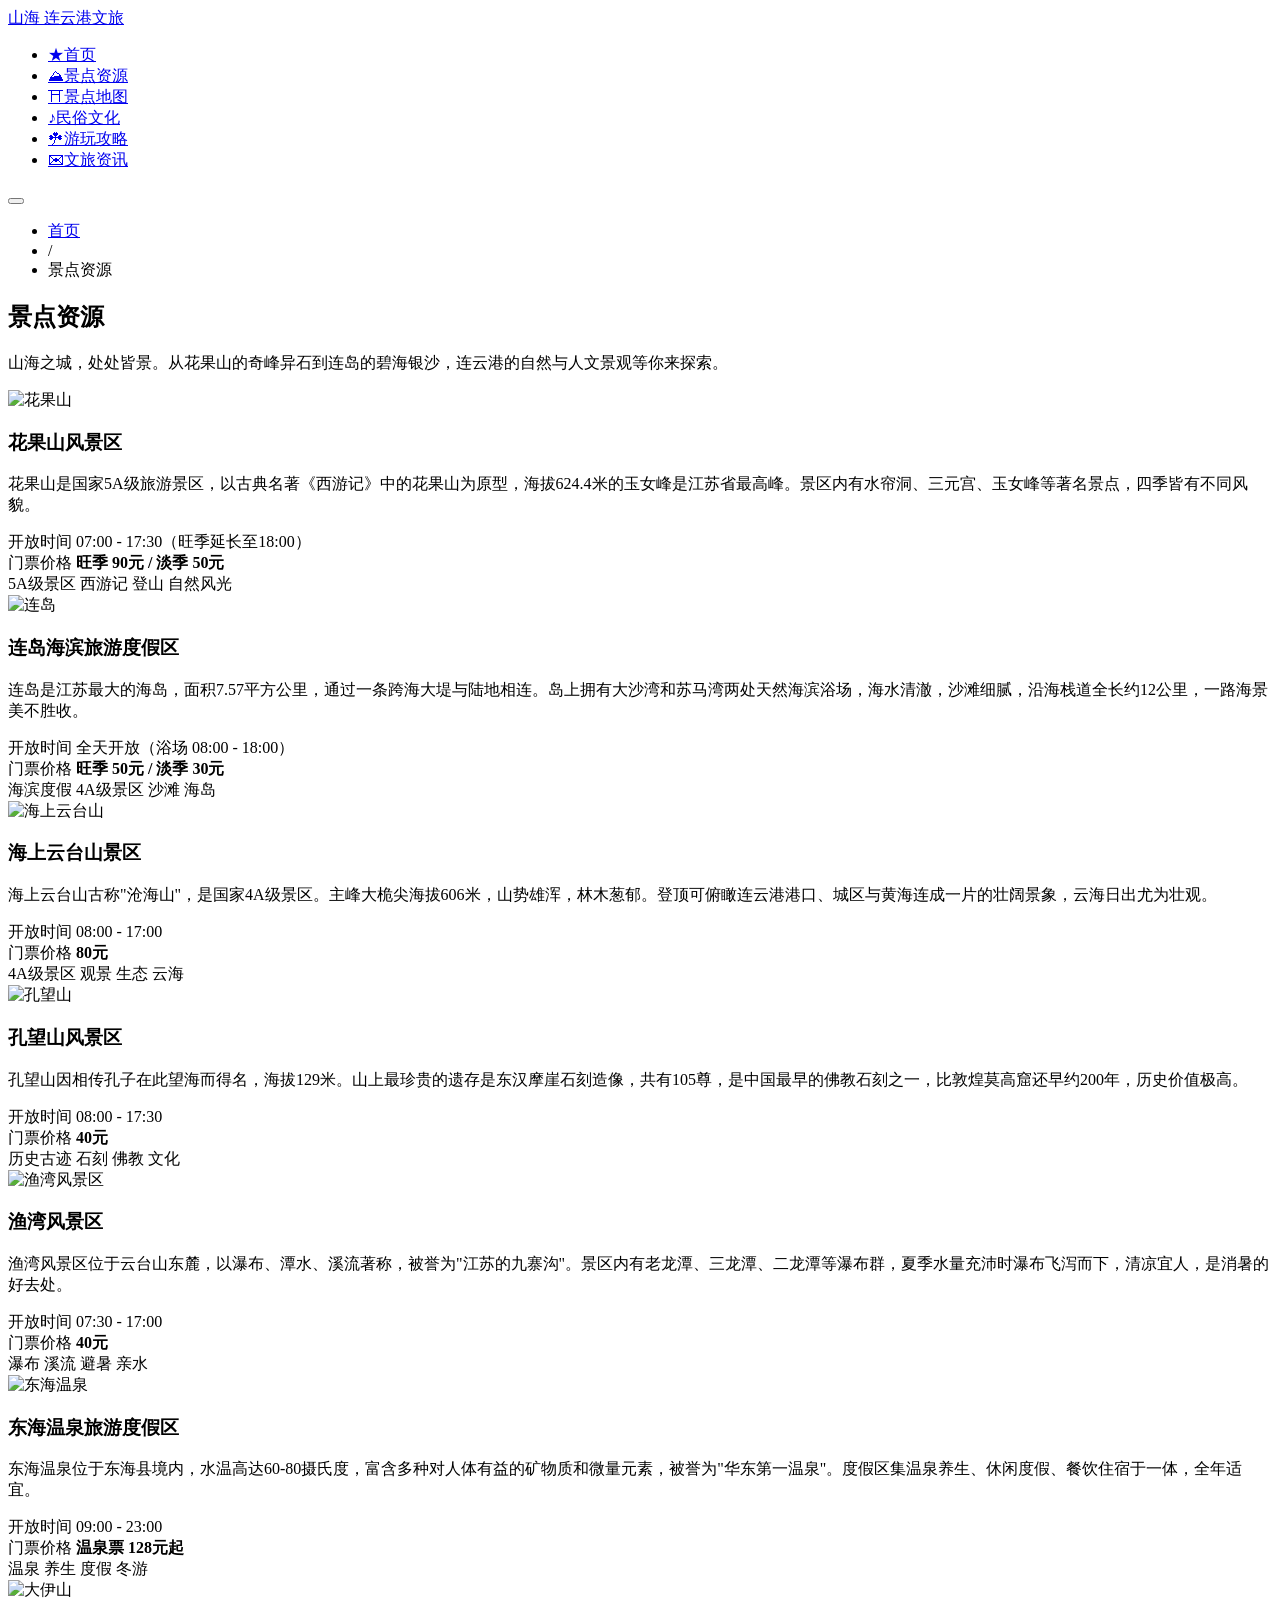
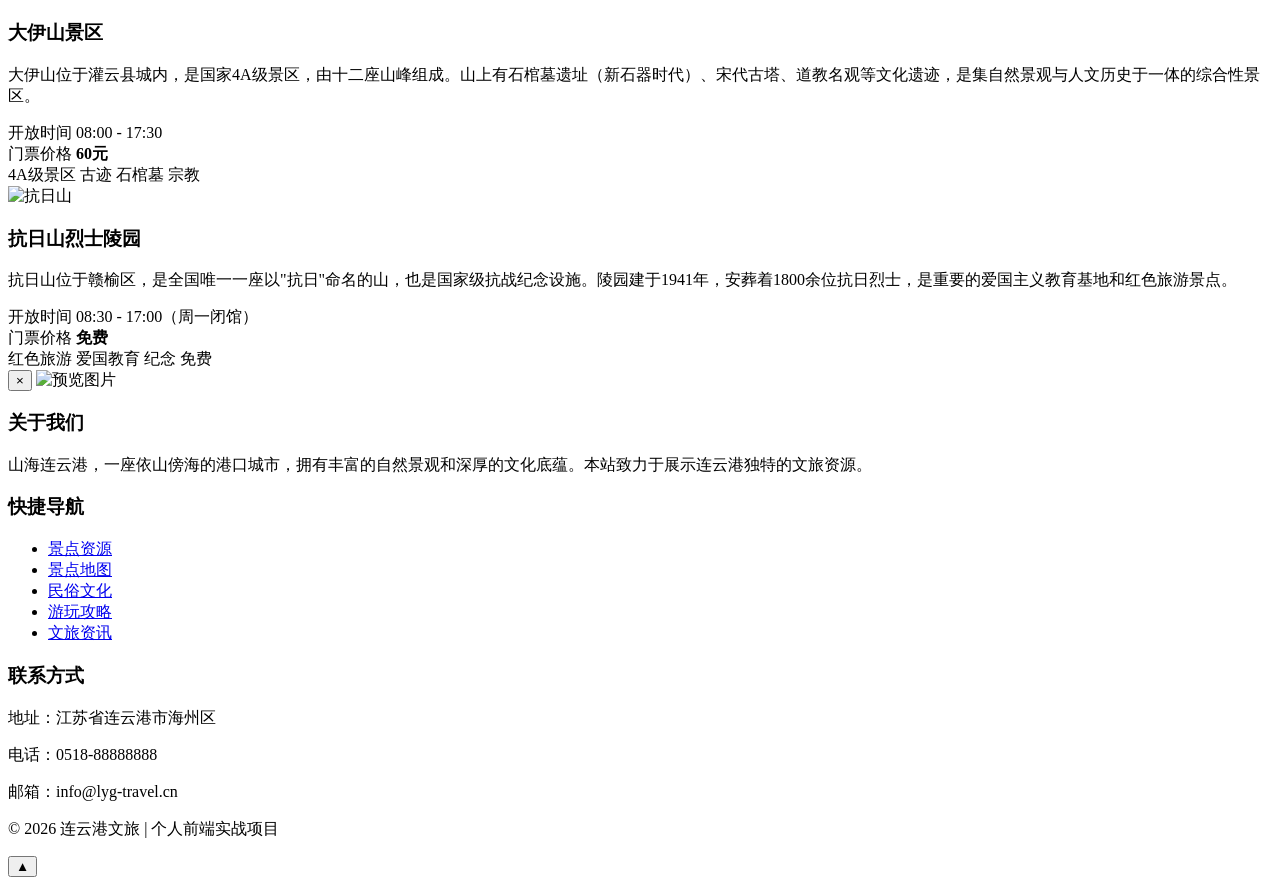
==== attractions.html @ 0da3673e "Initial deploy: attractions.html" ====
<!DOCTYPE html>
<html lang="zh-CN">
<head>
  <meta charset="UTF-8">
  <meta name="viewport" content="width=device-width, initial-scale=1.0">
  <meta name="description" content="连云港景点资源，汇集花果山、连岛、海上云台山、孔望山等知名景区信息，开放时间、门票价格一站了解。">
  <meta name="keywords" content="连云港景点,花果山,连岛,海上云台山,孔望山,渔湾,东海温泉,大伊山,抗日山">
  <title>景点资源 — 连云港文旅</title>
  <!-- 引入公共样式 -->
  <link rel="stylesheet" href="css/style.css">
  <!-- Google Fonts - 思源宋体 -->
  <link rel="preconnect" href="https://fonts.googleapis.com">
  <link rel="preconnect" href="https://fonts.gstatic.com" crossorigin>
  <link href="https://fonts.googleapis.com/css2?family=Noto+Serif+SC:wght@400;600;700&display=swap" rel="stylesheet">
  <!-- SEO 增强标签 -->
  <meta name="keywords" content="连云港景点,花果山,连岛,海上云台山,孔望山,门票,开放时间">
  <meta name="description" content="连云港八大景点详细介绍，含开放时间、门票价格、游玩亮点，帮你规划完美行程">
  <meta property="og:title" content="景点资源 - 连云港文旅">
  <meta property="og:description" content="连云港八大景点详细介绍，含开放时间、门票价格、游玩亮点，帮你规划完美行程">
  <meta property="og:type" content="website">
  <meta property="og:url" content="https://lyg-travel.cn/attractions.html">
  <meta name="robots" content="index, follow">
  <link rel="canonical" href="https://lyg-travel.cn/attractions.html">
  <script type="application/ld+json">
  {
    "@context": "https://schema.org",
    "@type": "WebPage",
    "name": "景点资源",
    "description": "连云港八大景点详细介绍，含开放时间、门票价格、游玩亮点，帮你规划完美行程",
    "url": "https://lyg-travel.cn/attractions.html",
    "isPartOf": {
      "@type": "WebSite",
      "name": "连云港文旅",
      "url": "https://lyg-travel.cn"
    }
  }
  </script>
</head>
<body>

  <!-- ========== 公共导航栏 ========== -->
  <nav class="navbar" id="navbar">
    <div class="nav-container">
      <a href="index.html" class="nav-logo">
        <span class="logo-icon">山海</span>
        <span class="logo-text">连云港文旅</span>
      </a>
      <ul class="nav-menu" id="navMenu">
  <li class="menu-item"><a href="index.html" class="nav-link"><span class="nav-icon nav-icon--home">&#9733;</span><span class="nav-text">首页</span></a></li>
  <li class="menu-item"><a href="attractions.html" class="nav-link active"><span class="nav-icon nav-icon--spot">&#9968;</span><span class="nav-text">景点资源</span></a></li>
  <li class="menu-item"><a href="map.html" class="nav-link"><span class="nav-icon nav-icon--map">&#9961;</span><span class="nav-text">景点地图</span></a></li>
  <li class="menu-item"><a href="culture.html" class="nav-link"><span class="nav-icon nav-icon--culture">&#9834;</span><span class="nav-text">民俗文化</span></a></li>
  <li class="menu-item"><a href="guide.html" class="nav-link"><span class="nav-icon nav-icon--guide">&#9752;</span><span class="nav-text">游玩攻略</span></a></li>
  <li class="menu-item"><a href="news.html" class="nav-link"><span class="nav-icon nav-icon--news">&#9993;</span><span class="nav-text">文旅资讯</span></a></li>
</ul>
      <button class="hamburger" id="hamburger">
        <span></span><span></span><span></span>
      </button>
    </div>
  </nav>

  <!-- ========== 面包屑导航 ========== -->
  <div class="breadcrumb">
    <div class="container">
      <ul class="breadcrumb-list">
        <li><a href="index.html">首页</a></li>
        <li class="separator">/</li>
        <li class="current">景点资源</li>
      </ul>
    </div>
  </div>

  <!-- ========== 页面标题区域 ========== -->
  <section class="page-hero">
    <div class="container">
      <h1 class="fade-in-up">景点资源</h1>
      <p class="fade-in-up delay-1">山海之城，处处皆景。从花果山的奇峰异石到连岛的碧海银沙，连云港的自然与人文景观等你来探索。</p>
    </div>
  </section>

  <!-- ========== 景点网格 ========== -->
  <section class="section">
    <div class="container">
      <div class="attractions-grid">

        <!-- 景点1：花果山 -->
        <div class="attraction-card fade-in-up delay-1">
          <div class="card-image" onclick="openLightbox(this)">
            <img src="https://picsum.photos/seed/huaguoshan/600/400" alt="花果山" data-caption="花果山风景区">
          </div>
          <div class="card-body">
            <h3>花果山风景区</h3>
            <p>花果山是国家5A级旅游景区，以古典名著《西游记》中的花果山为原型，海拔624.4米的玉女峰是江苏省最高峰。景区内有水帘洞、三元宫、玉女峰等著名景点，四季皆有不同风貌。</p>
            <div class="card-info">
              <div class="info-row">
                <span class="label">开放时间</span>
                <span>07:00 - 17:30（旺季延长至18:00）</span>
              </div>
              <div class="info-row">
                <span class="label">门票价格</span>
                <span style="color: var(--accent); font-weight: 600;">旺季 90元 / 淡季 50元</span>
              </div>
              <div class="card-tags">
                <span class="card-tag">5A级景区</span>
                <span class="card-tag">西游记</span>
                <span class="card-tag">登山</span>
                <span class="card-tag">自然风光</span>
              </div>
            </div>
          </div>
        </div>

        <!-- 景点2：连岛 -->
        <div class="attraction-card fade-in-up delay-2">
          <div class="card-image" onclick="openLightbox(this)">
            <img src="https://picsum.photos/seed/liandao/600/400" alt="连岛" data-caption="连岛海滨旅游度假区">
          </div>
          <div class="card-body">
            <h3>连岛海滨旅游度假区</h3>
            <p>连岛是江苏最大的海岛，面积7.57平方公里，通过一条跨海大堤与陆地相连。岛上拥有大沙湾和苏马湾两处天然海滨浴场，海水清澈，沙滩细腻，沿海栈道全长约12公里，一路海景美不胜收。</p>
            <div class="card-info">
              <div class="info-row">
                <span class="label">开放时间</span>
                <span>全天开放（浴场 08:00 - 18:00）</span>
              </div>
              <div class="info-row">
                <span class="label">门票价格</span>
                <span style="color: var(--accent); font-weight: 600;">旺季 50元 / 淡季 30元</span>
              </div>
              <div class="card-tags">
                <span class="card-tag">海滨度假</span>
                <span class="card-tag">4A级景区</span>
                <span class="card-tag">沙滩</span>
                <span class="card-tag">海岛</span>
              </div>
            </div>
          </div>
        </div>

        <!-- 景点3：海上云台山 -->
        <div class="attraction-card fade-in-up delay-3">
          <div class="card-image" onclick="openLightbox(this)">
            <img src="https://picsum.photos/seed/yuntaishan/600/400" alt="海上云台山" data-caption="海上云台山景区">
          </div>
          <div class="card-body">
            <h3>海上云台山景区</h3>
            <p>海上云台山古称"沧海山"，是国家4A级景区。主峰大桅尖海拔606米，山势雄浑，林木葱郁。登顶可俯瞰连云港港口、城区与黄海连成一片的壮阔景象，云海日出尤为壮观。</p>
            <div class="card-info">
              <div class="info-row">
                <span class="label">开放时间</span>
                <span>08:00 - 17:00</span>
              </div>
              <div class="info-row">
                <span class="label">门票价格</span>
                <span style="color: var(--accent); font-weight: 600;">80元</span>
              </div>
              <div class="card-tags">
                <span class="card-tag">4A级景区</span>
                <span class="card-tag">观景</span>
                <span class="card-tag">生态</span>
                <span class="card-tag">云海</span>
              </div>
            </div>
          </div>
        </div>

        <!-- 景点4：孔望山 -->
        <div class="attraction-card fade-in-up delay-4">
          <div class="card-image" onclick="openLightbox(this)">
            <img src="https://picsum.photos/seed/kongwangshan/600/400" alt="孔望山" data-caption="孔望山风景区">
          </div>
          <div class="card-body">
            <h3>孔望山风景区</h3>
            <p>孔望山因相传孔子在此望海而得名，海拔129米。山上最珍贵的遗存是东汉摩崖石刻造像，共有105尊，是中国最早的佛教石刻之一，比敦煌莫高窟还早约200年，历史价值极高。</p>
            <div class="card-info">
              <div class="info-row">
                <span class="label">开放时间</span>
                <span>08:00 - 17:30</span>
              </div>
              <div class="info-row">
                <span class="label">门票价格</span>
                <span style="color: var(--accent); font-weight: 600;">40元</span>
              </div>
              <div class="card-tags">
                <span class="card-tag">历史古迹</span>
                <span class="card-tag">石刻</span>
                <span class="card-tag">佛教</span>
                <span class="card-tag">文化</span>
              </div>
            </div>
          </div>
        </div>

        <!-- 景点5：渔湾风景区 -->
        <div class="attraction-card fade-in-up delay-5">
          <div class="card-image" onclick="openLightbox(this)">
            <img src="https://picsum.photos/seed/yuwan/600/400" alt="渔湾风景区" data-caption="渔湾风景区">
          </div>
          <div class="card-body">
            <h3>渔湾风景区</h3>
            <p>渔湾风景区位于云台山东麓，以瀑布、潭水、溪流著称，被誉为"江苏的九寨沟"。景区内有老龙潭、三龙潭、二龙潭等瀑布群，夏季水量充沛时瀑布飞泻而下，清凉宜人，是消暑的好去处。</p>
            <div class="card-info">
              <div class="info-row">
                <span class="label">开放时间</span>
                <span>07:30 - 17:00</span>
              </div>
              <div class="info-row">
                <span class="label">门票价格</span>
                <span style="color: var(--accent); font-weight: 600;">40元</span>
              </div>
              <div class="card-tags">
                <span class="card-tag">瀑布</span>
                <span class="card-tag">溪流</span>
                <span class="card-tag">避暑</span>
                <span class="card-tag">亲水</span>
              </div>
            </div>
          </div>
        </div>

        <!-- 景点6：东海温泉 -->
        <div class="attraction-card fade-in-up delay-6">
          <div class="card-image" onclick="openLightbox(this)">
            <img src="https://picsum.photos/seed/donghai-wenquan/600/400" alt="东海温泉" data-caption="东海温泉旅游度假区">
          </div>
          <div class="card-body">
            <h3>东海温泉旅游度假区</h3>
            <p>东海温泉位于东海县境内，水温高达60-80摄氏度，富含多种对人体有益的矿物质和微量元素，被誉为"华东第一温泉"。度假区集温泉养生、休闲度假、餐饮住宿于一体，全年适宜。</p>
            <div class="card-info">
              <div class="info-row">
                <span class="label">开放时间</span>
                <span>09:00 - 23:00</span>
              </div>
              <div class="info-row">
                <span class="label">门票价格</span>
                <span style="color: var(--accent); font-weight: 600;">温泉票 128元起</span>
              </div>
              <div class="card-tags">
                <span class="card-tag">温泉</span>
                <span class="card-tag">养生</span>
                <span class="card-tag">度假</span>
                <span class="card-tag">冬游</span>
              </div>
            </div>
          </div>
        </div>

        <!-- 景点7：大伊山 -->
        <div class="attraction-card fade-in-up delay-7">
          <div class="card-image" onclick="openLightbox(this)">
            <img src="https://picsum.photos/seed/dayishan/600/400" alt="大伊山" data-caption="大伊山景区">
          </div>
          <div class="card-body">
            <h3>大伊山景区</h3>
            <p>大伊山位于灌云县城内，是国家4A级景区，由十二座山峰组成。山上有石棺墓遗址（新石器时代）、宋代古塔、道教名观等文化遗迹，是集自然景观与人文历史于一体的综合性景区。</p>
            <div class="card-info">
              <div class="info-row">
                <span class="label">开放时间</span>
                <span>08:00 - 17:30</span>
              </div>
              <div class="info-row">
                <span class="label">门票价格</span>
                <span style="color: var(--accent); font-weight: 600;">60元</span>
              </div>
              <div class="card-tags">
                <span class="card-tag">4A级景区</span>
                <span class="card-tag">古迹</span>
                <span class="card-tag">石棺墓</span>
                <span class="card-tag">宗教</span>
              </div>
            </div>
          </div>
        </div>

        <!-- 景点8：抗日山 -->
        <div class="attraction-card fade-in-up delay-8">
          <div class="card-image" onclick="openLightbox(this)">
            <img src="https://picsum.photos/seed/kangrishan/600/400" alt="抗日山" data-caption="抗日山烈士陵园">
          </div>
          <div class="card-body">
            <h3>抗日山烈士陵园</h3>
            <p>抗日山位于赣榆区，是全国唯一一座以"抗日"命名的山，也是国家级抗战纪念设施。陵园建于1941年，安葬着1800余位抗日烈士，是重要的爱国主义教育基地和红色旅游景点。</p>
            <div class="card-info">
              <div class="info-row">
                <span class="label">开放时间</span>
                <span>08:30 - 17:00（周一闭馆）</span>
              </div>
              <div class="info-row">
                <span class="label">门票价格</span>
                <span style="color: var(--accent); font-weight: 600;">免费</span>
              </div>
              <div class="card-tags">
                <span class="card-tag">红色旅游</span>
                <span class="card-tag">爱国教育</span>
                <span class="card-tag">纪念</span>
                <span class="card-tag">免费</span>
              </div>
            </div>
          </div>
        </div>

      </div>
    </div>
  </section>

  <!-- ========== 图片弹窗预览 ========== -->
  <div class="lightbox-overlay" id="lightbox">
    <button class="lightbox-close" id="lightboxClose" aria-label="关闭预览">&times;</button>
    <img src="" alt="预览图片" id="lightboxImg">
    <div class="lightbox-caption" id="lightboxCaption"></div>
  </div>

  <!-- ========== 公共页脚 ========== -->
  <footer class="footer">
    <div class="container">
      <div class="footer-grid">
        <div class="footer-col">
          <h3>关于我们</h3>
          <p>山海连云港，一座依山傍海的港口城市，拥有丰富的自然景观和深厚的文化底蕴。本站致力于展示连云港独特的文旅资源。</p>
        </div>
        <div class="footer-col">
          <h3>快捷导航</h3>
          <ul>
            <li><a href="attractions.html">景点资源</a></li>
            <li><a href="map.html">景点地图</a></li>
            <li><a href="culture.html">民俗文化</a></li>
            <li><a href="guide.html">游玩攻略</a></li>
            <li><a href="news.html">文旅资讯</a></li>
          </ul>
        </div>
        <div class="footer-col">
          <h3>联系方式</h3>
          <p>地址：江苏省连云港市海州区</p>
          <p>电话：0518-88888888</p>
          <p>邮箱：info@lyg-travel.cn</p>
        </div>
      </div>
      <div class="footer-bottom">
        <p>&copy; 2026 连云港文旅 | 个人前端实战项目</p>
      </div>
    </div>
  </footer>

  <!-- ========== 返回顶部按钮 ========== -->
  <button class="back-to-top" id="backToTop" aria-label="返回顶部">&#9650;</button>

  <!-- ========== 引入公共脚本 ========== -->
  <script src="js/main.js"></script>
  <script>
    /**
     * 图片弹窗预览功能
     */
    (function () {
      var lightbox = document.getElementById('lightbox');
      var lightboxImg = document.getElementById('lightboxImg');
      var lightboxCaption = document.getElementById('lightboxCaption');
      var lightboxClose = document.getElementById('lightboxClose');

      // 打开弹窗
      window.openLightbox = function (imageWrap) {
        var img = imageWrap.querySelector('img');
        if (!img) return;

        lightboxImg.src = img.src;
        lightboxCaption.textContent = img.getAttribute('data-caption') || '';
        lightbox.classList.add('active');
        document.body.style.overflow = 'hidden';
      };

      // 关闭弹窗
      function closeLightbox() {
        lightbox.classList.remove('active');
        document.body.style.overflow = '';
      }

      // 关闭按钮
      lightboxClose.addEventListener('click', closeLightbox);

      // 点击背景关闭
      lightbox.addEventListener('click', function (e) {
        if (e.target === lightbox) {
          closeLightbox();
        }
      });

      // ESC键关闭
      document.addEventListener('keydown', function (e) {
        if (e.key === 'Escape' && lightbox.classList.contains('active')) {
          closeLightbox();
        }
      });
    })();
  </script>
  <!-- 增强交互组件 -->
  <script src="js/enhancements.js"></script>

</body>
</html>
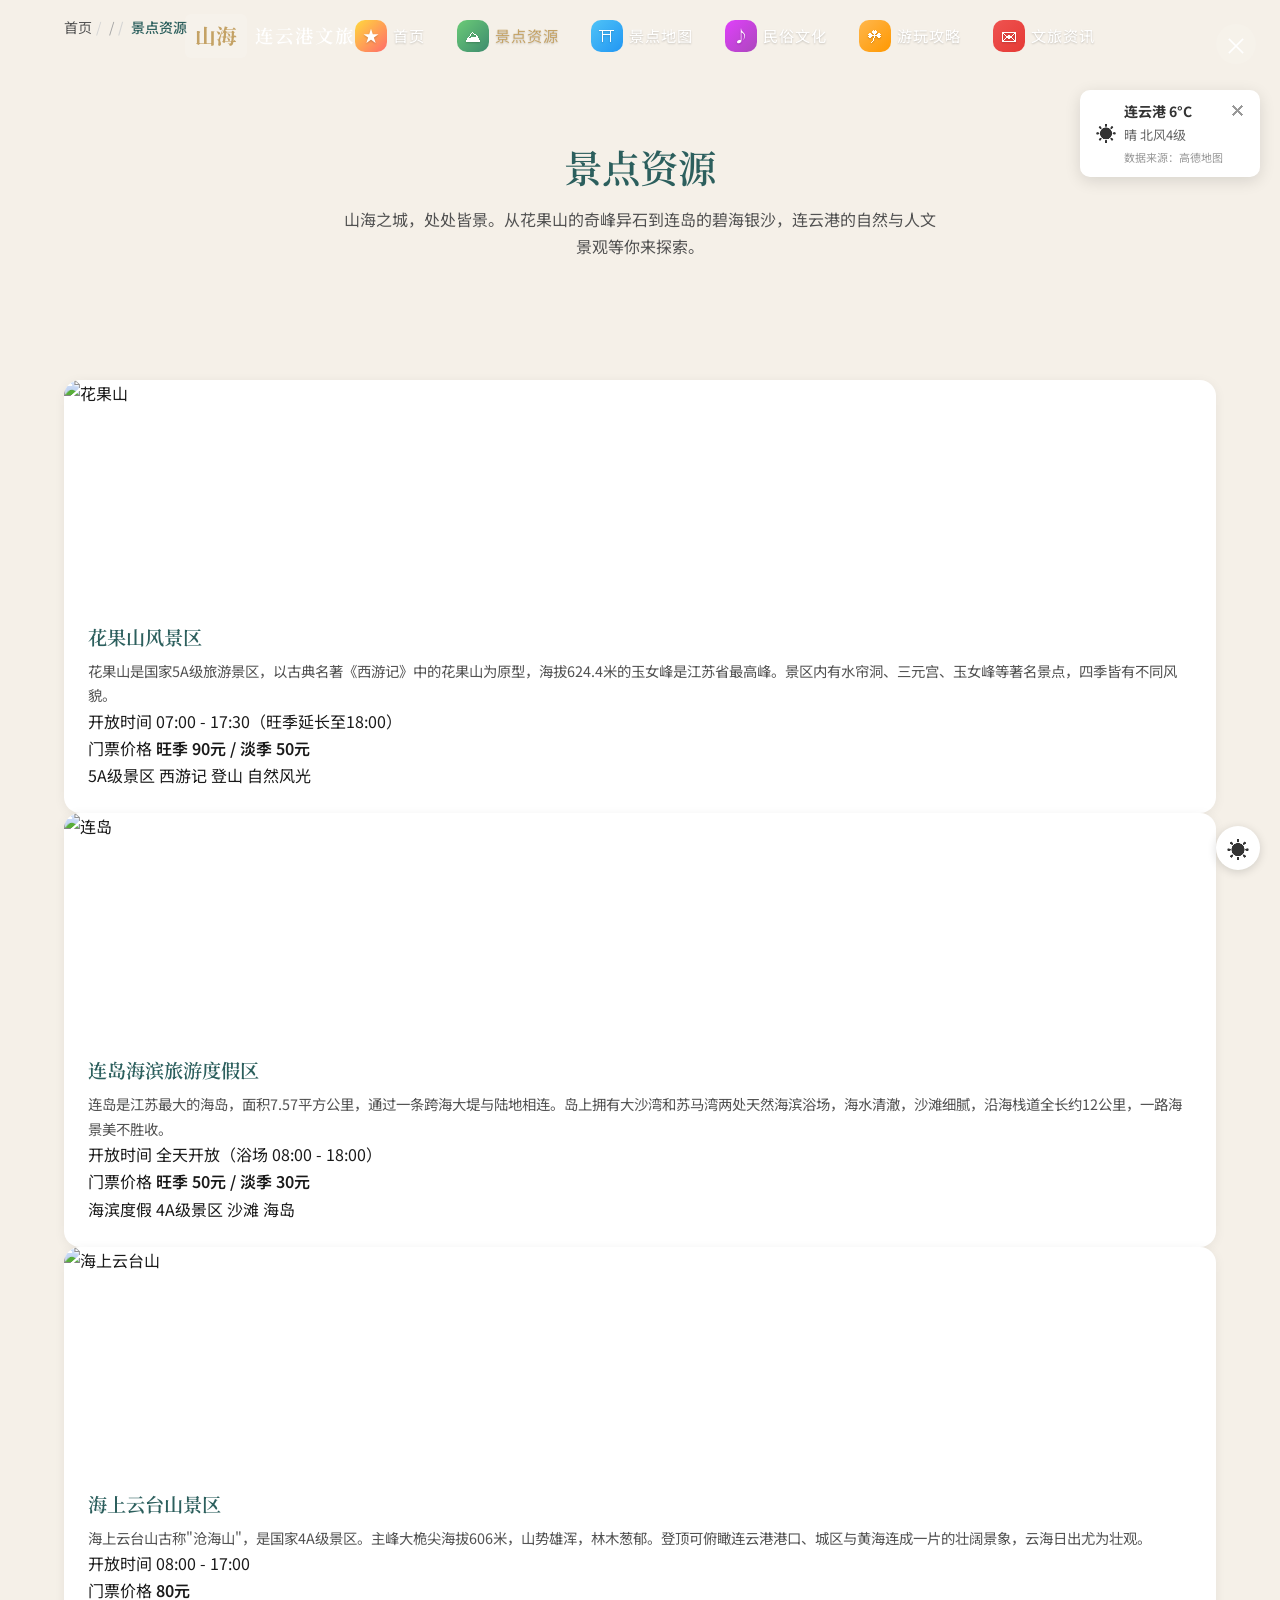
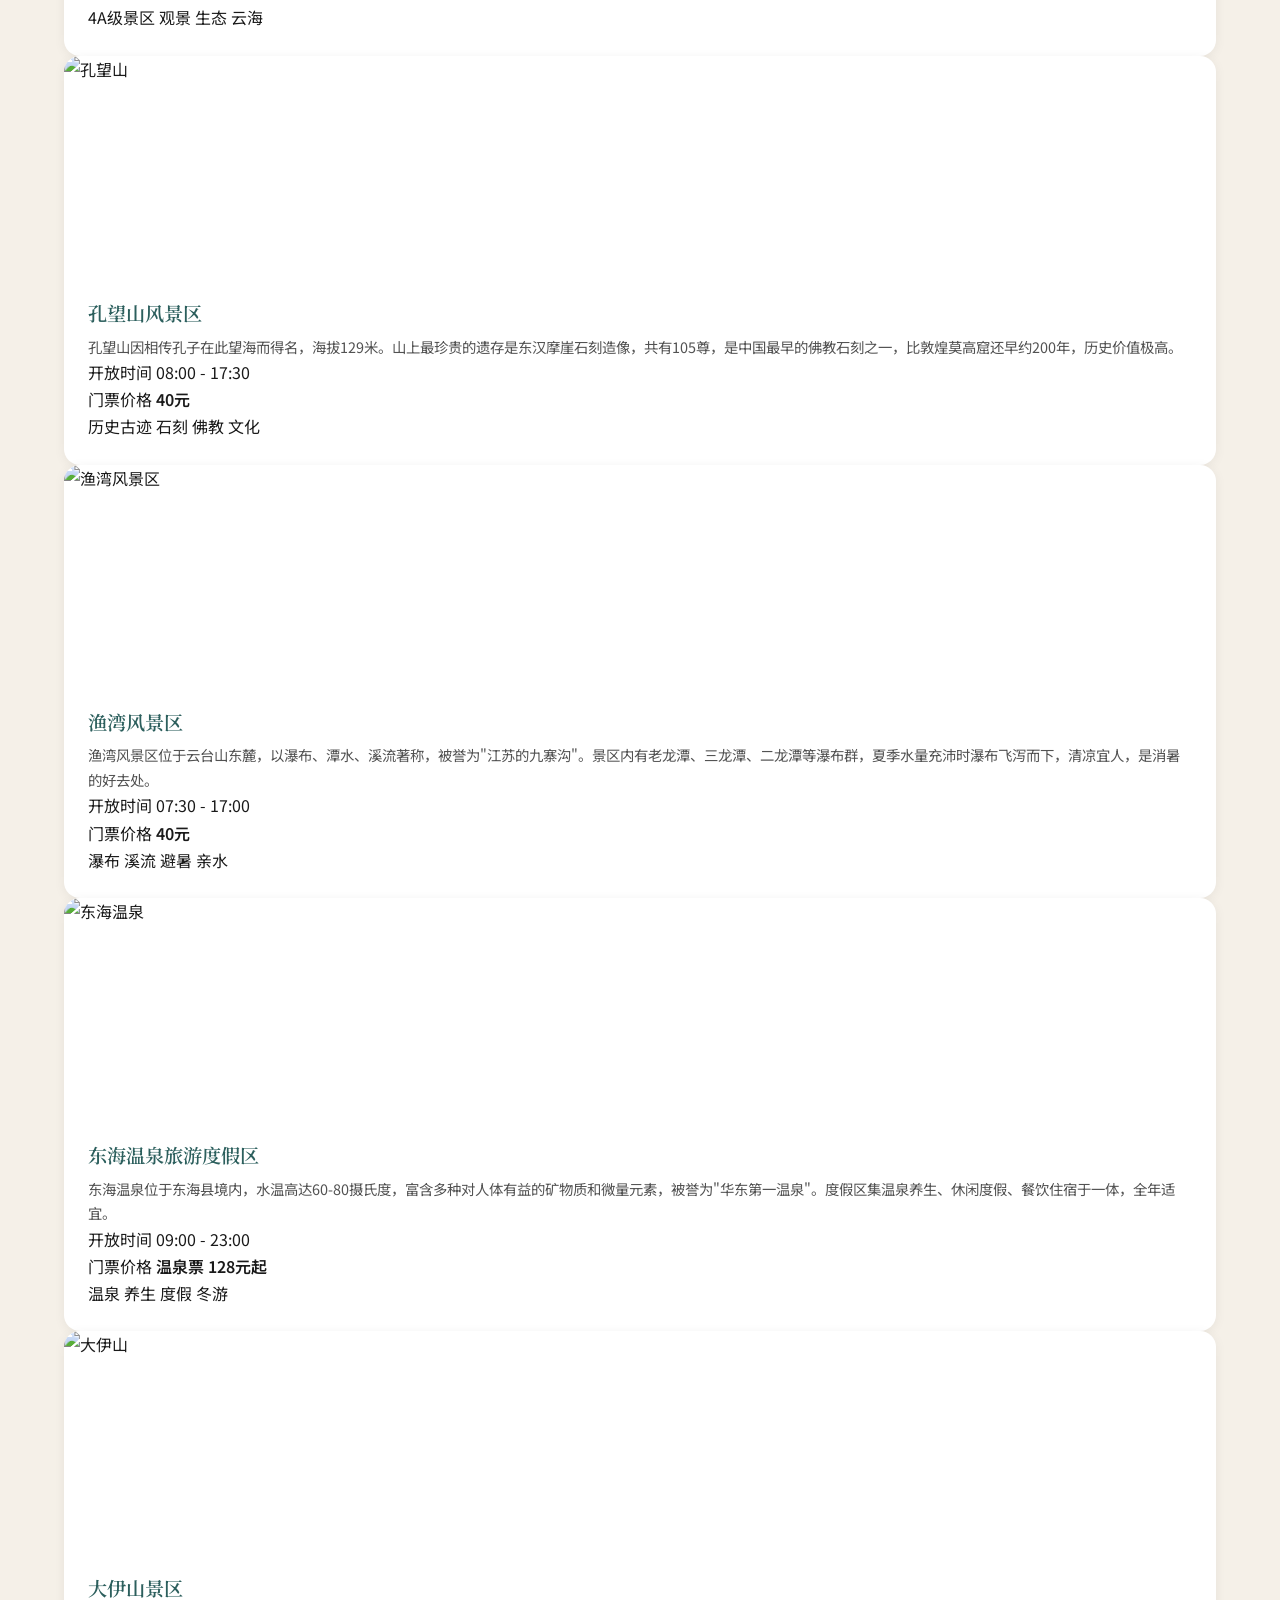
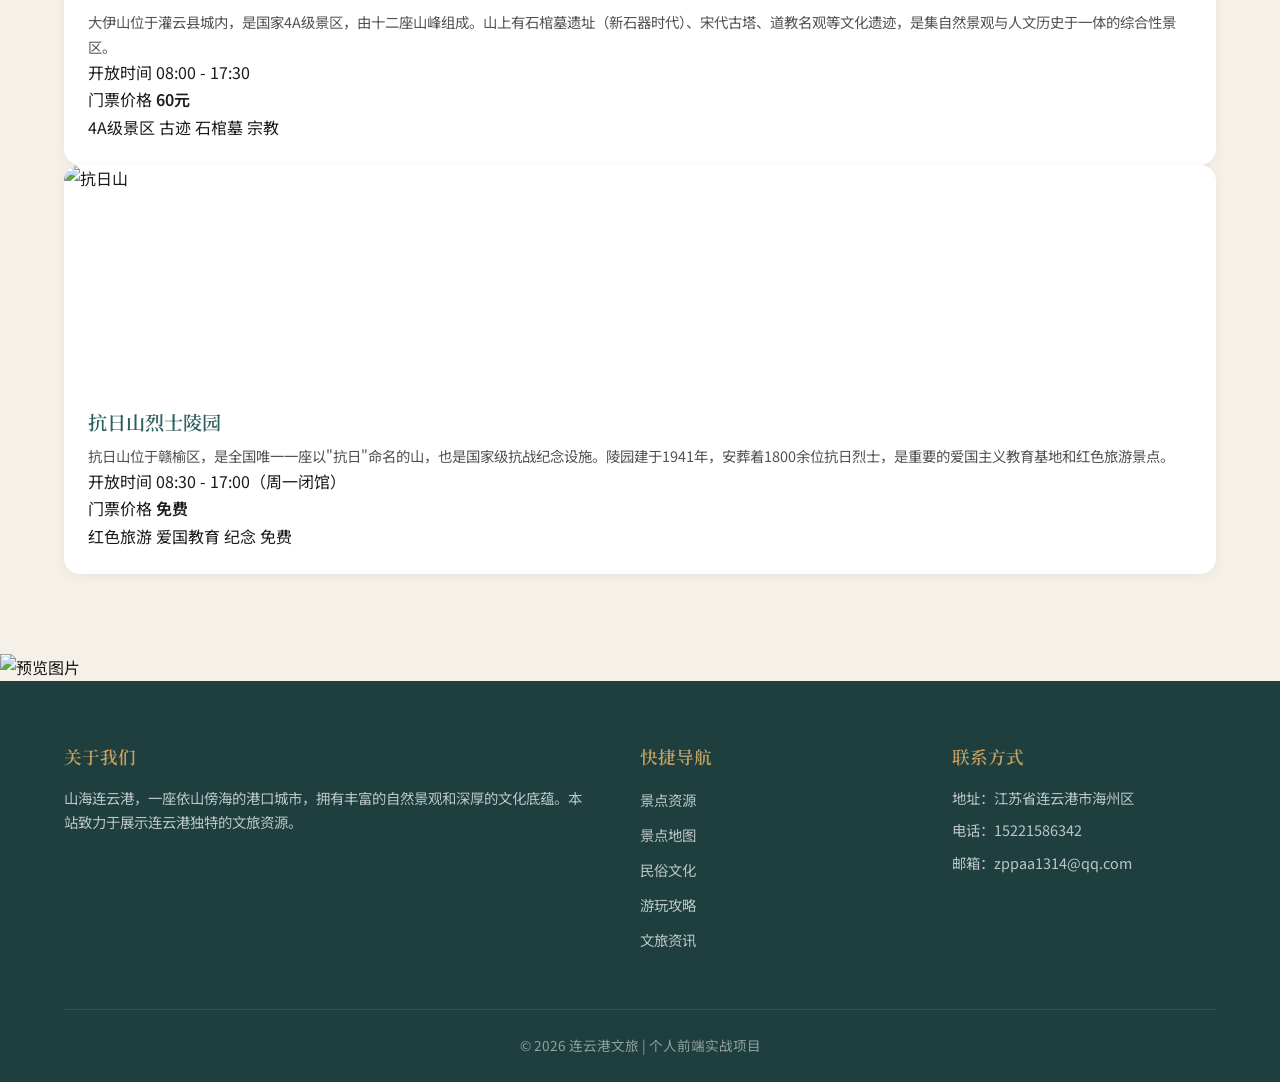
==== commit 7dc4e1d8: "Update contact info" ====
--- a/attractions.html
+++ b/attractions.html
@@ -331,8 +331,8 @@
         <div class="footer-col">
           <h3>联系方式</h3>
           <p>地址：江苏省连云港市海州区</p>
-          <p>电话：0518-88888888</p>
-          <p>邮箱：info@lyg-travel.cn</p>
+          <p>电话：15221586342</p>
+          <p>邮箱：zppaa1314@qq.com</p>
         </div>
       </div>
       <div class="footer-bottom">
--- a/css/style.css
+++ b/css/style.css
@@ -0,0 +1,2035 @@
+/* ============================================
+   连云港文旅展示网站 — 全站通用样式
+   国风简约风格
+   主色调：深青 #2C5F5D / 金色 #C4A265 / 米白 #F5F0E8
+   ============================================ */
+
+/* ---------- Google Fonts 引入 ---------- */
+@import url('https://fonts.googleapis.com/css2?family=Noto+Sans+SC:wght@300;400;500;700&family=Noto+Serif+SC:wght@400;600;700&display=swap');
+
+/* ---------- CSS 自定义属性 ---------- */
+:root {
+  /* 主色调 */
+  --color-primary: #2C5F5D;        /* 深青 — 主色 */
+  --color-primary-dark: #1E3F3E;   /* 深青暗色 */
+  --color-primary-light: #3A7A77;  /* 深青亮色 */
+  --color-gold: #C4A265;           /* 金色 — 强调色 */
+  --color-gold-light: #D4B878;     /* 金色亮色 */
+  --color-gold-dark: #A88B4E;      /* 金色暗色 */
+  --color-cream: #F5F0E8;          /* 米白 — 背景色 */
+  --color-cream-dark: #EAE3D6;     /* 米白暗色 */
+
+  /* 中性色 */
+  --color-white: #FFFFFF;
+  --color-black: #1A1A1A;
+  --color-gray-100: #F7F7F7;
+  --color-gray-200: #E5E5E5;
+  --color-gray-300: #D4D4D4;
+  --color-gray-400: #A3A3A3;
+  --color-gray-500: #737373;
+  --color-gray-600: #525252;
+  --color-gray-700: #404040;
+  --color-gray-800: #262626;
+  --color-gray-900: #171717;
+
+  /* 文字颜色 */
+  --text-primary: var(--color-black);
+  --text-secondary: var(--color-gray-600);
+  --text-muted: var(--color-gray-400);
+  --text-light: var(--color-white);
+  --text-gold: var(--color-gold);
+
+  /* 字体 */
+  --font-serif: 'Noto Serif SC', 'SimSun', 'STSong', serif;
+  --font-sans: 'Noto Sans SC', 'Microsoft YaHei', 'PingFang SC', sans-serif;
+
+  /* 间距 */
+  --spacing-xs: 0.25rem;   /* 4px */
+  --spacing-sm: 0.5rem;    /* 8px */
+  --spacing-md: 1rem;       /* 16px */
+  --spacing-lg: 1.5rem;     /* 24px */
+  --spacing-xl: 2rem;       /* 32px */
+  --spacing-2xl: 3rem;      /* 48px */
+  --spacing-3xl: 4rem;      /* 64px */
+  --spacing-4xl: 6rem;      /* 96px */
+
+  /* 圆角 */
+  --radius-sm: 4px;
+  --radius-md: 8px;
+  --radius-lg: 12px;
+  --radius-xl: 16px;
+  --radius-full: 50%;
+
+  /* 阴影 */
+  --shadow-sm: 0 1px 3px rgba(0, 0, 0, 0.08);
+  --shadow-md: 0 4px 12px rgba(0, 0, 0, 0.1);
+  --shadow-lg: 0 8px 30px rgba(0, 0, 0, 0.12);
+  --shadow-xl: 0 12px 48px rgba(0, 0, 0, 0.16);
+  --shadow-gold: 0 4px 20px rgba(196, 162, 101, 0.3);
+
+  /* 过渡 */
+  --transition-fast: 0.2s ease;
+  --transition-normal: 0.3s ease;
+  --transition-slow: 0.5s ease;
+
+  /* 导航栏高度 */
+  --navbar-height: 72px;
+
+  /* 内容最大宽度 */
+  --container-max: 1200px;
+  --container-padding: 1.5rem;
+}
+
+/* ---------- CSS Reset 基础重置 ---------- */
+*,
+*::before,
+*::after {
+  margin: 0;
+  padding: 0;
+  box-sizing: border-box;
+}
+
+html {
+  font-size: 16px;
+  scroll-behavior: smooth;
+  -webkit-text-size-adjust: 100%;
+  -moz-text-size-adjust: 100%;
+  text-size-adjust: 100%;
+}
+
+body {
+  font-family: var(--font-sans);
+  font-weight: 400;
+  line-height: 1.7;
+  color: var(--text-primary);
+  background-color: var(--color-cream);
+  overflow-x: hidden;
+  -webkit-font-smoothing: antialiased;
+  -moz-osx-font-smoothing: grayscale;
+}
+
+/* 标题使用衬线字体 */
+h1, h2, h3, h4, h5, h6 {
+  font-family: var(--font-serif);
+  font-weight: 600;
+  line-height: 1.4;
+  color: var(--color-primary);
+}
+
+h1 { font-size: 2.5rem; }
+h2 { font-size: 2rem; }
+h3 { font-size: 1.5rem; }
+h4 { font-size: 1.25rem; }
+h5 { font-size: 1.1rem; }
+h6 { font-size: 1rem; }
+
+/* 链接重置 */
+a {
+  color: var(--color-primary);
+  text-decoration: none;
+  transition: color var(--transition-fast);
+}
+
+a:hover {
+  color: var(--color-gold);
+}
+
+/* 图片重置 */
+img {
+  max-width: 100%;
+  height: auto;
+  display: block;
+}
+
+/* 列表重置 */
+ul, ol {
+  list-style: none;
+}
+
+/* 表单重置 */
+button, input, select, textarea {
+  font-family: inherit;
+  font-size: inherit;
+  color: inherit;
+  border: none;
+  outline: none;
+  background: none;
+}
+
+button {
+  cursor: pointer;
+}
+
+/* 选中文字样式 */
+::selection {
+  background-color: var(--color-gold);
+  color: var(--color-white);
+}
+
+/* ---------- 通用布局 ---------- */
+
+/* 页面主内容区域 */
+.page-content {
+  padding-top: var(--navbar-height);
+  min-height: 100vh;
+}
+
+/* 内容容器 */
+.container {
+  width: 100%;
+  max-width: var(--container-max);
+  margin: 0 auto;
+  padding-left: var(--container-padding);
+  padding-right: var(--container-padding);
+}
+
+/* 区域标题 */
+.section-title {
+  text-align: center;
+  margin-bottom: var(--spacing-3xl);
+  position: relative;
+}
+
+.section-title h2 {
+  font-size: 2rem;
+  color: var(--color-primary);
+  margin-bottom: var(--spacing-sm);
+}
+
+.section-title p {
+  color: var(--text-secondary);
+  font-size: 1rem;
+  max-width: 600px;
+  margin: 0 auto;
+}
+
+/* 区域标题下方装饰线 */
+.section-title::after {
+  content: '';
+  display: block;
+  width: 60px;
+  height: 3px;
+  background: var(--color-gold);
+  margin: var(--spacing-md) auto 0;
+  border-radius: 2px;
+}
+
+/* 区块间距 */
+.section {
+  padding: var(--spacing-4xl) 0;
+}
+
+/* ---------- 网格布局 ---------- */
+.grid-container {
+  display: grid;
+  gap: var(--spacing-lg);
+}
+
+/* 两列布局 */
+.grid-2 {
+  grid-template-columns: repeat(2, 1fr);
+}
+
+/* 三列布局 */
+.grid-3 {
+  grid-template-columns: repeat(3, 1fr);
+}
+
+/* 四列布局 */
+.grid-4 {
+  grid-template-columns: repeat(4, 1fr);
+}
+
+/* ---------- 导航栏 ---------- */
+.navbar {
+  position: fixed;
+  top: 0;
+  left: 0;
+  width: 100%;
+  height: var(--navbar-height);
+  z-index: 1000;
+  display: flex;
+  align-items: center;
+  justify-content: center;
+  /* 默认透明背景 */
+  background: transparent;
+  transition: background-color var(--transition-normal),
+              box-shadow var(--transition-normal),
+              backdrop-filter var(--transition-normal);
+}
+
+/* 滚动后变色效果 */
+.navbar.scrolled {
+  background: rgba(30, 63, 62, 0.95);
+  box-shadow: var(--shadow-md);
+  backdrop-filter: blur(10px);
+  -webkit-backdrop-filter: blur(10px);
+}
+
+/* 导航栏内部容器 */
+.navbar .container {
+  display: flex;
+  align-items: center;
+  justify-content: space-between;
+  width: 100%;
+  max-width: var(--container-max);
+}
+
+/* Logo 样式 */
+.navbar-logo {
+  display: flex;
+  align-items: center;
+  gap: var(--spacing-sm);
+  z-index: 1001;
+}
+
+.navbar-logo .logo-text {
+  font-family: var(--font-serif);
+  font-size: 1.4rem;
+  font-weight: 700;
+  color: var(--color-white);
+  letter-spacing: 2px;
+  white-space: nowrap;
+}
+
+.navbar-logo .logo-icon {
+  width: 36px;
+  height: 36px;
+}
+
+/* 暗色背景下的logo始终白色，透明背景时也是白色 */
+.navbar:not(.scrolled) .navbar-logo .logo-text {
+  color: var(--color-white);
+  text-shadow: 0 1px 3px rgba(0, 0, 0, 0.3);
+}
+
+/* 导航菜单 */
+.navbar-menu {
+  display: flex;
+  align-items: center;
+  gap: var(--spacing-xl);
+}
+
+/* 菜单项 */
+.navbar-menu .menu-item {
+  position: relative;
+}
+
+.navbar-menu .menu-item a {
+  color: var(--color-white);
+  font-size: 0.95rem;
+  font-weight: 400;
+  letter-spacing: 1px;
+  padding: var(--spacing-xs) 0;
+  transition: color var(--transition-fast);
+  text-shadow: 0 1px 2px rgba(0, 0, 0, 0.2);
+  display: flex;
+  align-items: center;
+  gap: 6px;
+}
+
+.navbar-menu .menu-item a svg {
+  width: 16px;
+  height: 16px;
+  opacity: 0.7;
+  transition: opacity var(--transition-fast);
+}
+
+.navbar-menu .menu-item a:hover svg,
+.navbar-menu .menu-item a.active svg {
+  opacity: 1;
+}
+
+.navbar-menu .menu-item a::after {
+  content: '';
+  position: absolute;
+  bottom: -2px;
+  left: 0;
+  width: 0;
+  height: 2px;
+  background: var(--color-gold);
+  transition: width var(--transition-normal);
+}
+
+.navbar-menu .menu-item a:hover::after,
+.navbar-menu .menu-item a.active::after {
+  width: 100%;
+}
+
+.navbar-menu .menu-item a:hover,
+.navbar-menu .menu-item a.active {
+  color: var(--color-gold);
+}
+
+/* 兼容 HTML 中的 .hamburger 类名 */
+.hamburger,
+/* 移动端汉堡菜单按钮 */
+.navbar-toggle {
+  display: none;
+  flex-direction: column;
+  justify-content: center;
+  gap: 5px;
+  width: 28px;
+  height: 28px;
+  cursor: pointer;
+  z-index: 1001;
+}
+
+.navbar-toggle span {
+  display: block;
+  width: 100%;
+  height: 2px;
+  background: var(--color-white);
+  border-radius: 1px;
+  transition: transform var(--transition-normal),
+              opacity var(--transition-normal);
+  text-shadow: 0 1px 2px rgba(0, 0, 0, 0.2);
+}
+
+/* 汉堡菜单激活态 — X形 */
+.hamburger.active span:nth-child(1),
+.navbar-toggle.active span:nth-child(1) {
+  transform: translateY(7px) rotate(45deg);
+}
+
+.hamburger.active span:nth-child(2),
+.navbar-toggle.active span:nth-child(2) {
+  opacity: 0;
+}
+
+.hamburger.active span:nth-child(3),
+.navbar-toggle.active span:nth-child(3) {
+  transform: translateY(-7px) rotate(-45deg);
+}
+
+/* ---------- 面包屑导航 ---------- */
+.breadcrumb {
+  padding: var(--spacing-md) 0;
+  margin-bottom: var(--spacing-lg);
+}
+
+.breadcrumb-list {
+  display: flex;
+  align-items: center;
+  flex-wrap: wrap;
+  gap: var(--spacing-xs);
+  font-size: 0.875rem;
+}
+
+.breadcrumb-list li {
+  display: flex;
+  align-items: center;
+  gap: var(--spacing-xs);
+  color: var(--text-muted);
+}
+
+.breadcrumb-list li a {
+  color: var(--text-secondary);
+  transition: color var(--transition-fast);
+}
+
+.breadcrumb-list li a:hover {
+  color: var(--color-gold);
+}
+
+.breadcrumb-list li + li::before {
+  content: '/';
+  margin-right: var(--spacing-xs);
+  color: var(--color-gray-300);
+}
+
+.breadcrumb-list li:last-child {
+  color: var(--color-primary);
+  font-weight: 500;
+}
+
+/* ---------- 按钮样式 ---------- */
+
+/* 主要按钮 */
+.btn-primary {
+  display: inline-flex;
+  align-items: center;
+  justify-content: center;
+  padding: 0.75rem 2rem;
+  background: var(--color-gold);
+  color: var(--color-white);
+  font-size: 0.95rem;
+  font-weight: 500;
+  letter-spacing: 1px;
+  border-radius: var(--radius-sm);
+  border: 2px solid var(--color-gold);
+  transition: all var(--transition-normal);
+  cursor: pointer;
+}
+
+.btn-primary:hover {
+  background: var(--color-gold-dark);
+  border-color: var(--color-gold-dark);
+  color: var(--color-white);
+  box-shadow: var(--shadow-gold);
+  transform: translateY(-2px);
+}
+
+.btn-primary:active {
+  transform: translateY(0);
+}
+
+/* 轮廓按钮 */
+.btn-outline {
+  display: inline-flex;
+  align-items: center;
+  justify-content: center;
+  padding: 0.75rem 2rem;
+  background: transparent;
+  color: var(--color-gold);
+  font-size: 0.95rem;
+  font-weight: 500;
+  letter-spacing: 1px;
+  border-radius: var(--radius-sm);
+  border: 2px solid var(--color-gold);
+  transition: all var(--transition-normal);
+  cursor: pointer;
+}
+
+.btn-outline:hover {
+  background: var(--color-gold);
+  color: var(--color-white);
+  box-shadow: var(--shadow-gold);
+  transform: translateY(-2px);
+}
+
+.btn-outline:active {
+  transform: translateY(0);
+}
+
+/* ---------- 卡片通用样式 ---------- */
+.card {
+  background: var(--color-white);
+  border-radius: var(--radius-md);
+  overflow: hidden;
+  box-shadow: var(--shadow-sm);
+  transition: transform var(--transition-normal),
+              box-shadow var(--transition-normal);
+}
+
+.card:hover {
+  transform: translateY(-6px);
+  box-shadow: var(--shadow-lg);
+}
+
+/* 卡片图片区域 */
+.card-image {
+  width: 100%;
+  height: 220px;
+  overflow: hidden;
+}
+
+.card-image img {
+  width: 100%;
+  height: 100%;
+  object-fit: cover;
+  transition: transform var(--transition-slow);
+}
+
+.card:hover .card-image img {
+  transform: scale(1.05);
+}
+
+/* 卡片内容区域 */
+.card-body {
+  padding: var(--spacing-lg);
+}
+
+.card-body h3 {
+  font-size: 1.2rem;
+  margin-bottom: var(--spacing-sm);
+}
+
+.card-body p {
+  color: var(--text-secondary);
+  font-size: 0.9rem;
+  line-height: 1.7;
+}
+
+/* 卡片底部 */
+.card-footer {
+  padding: var(--spacing-md) var(--spacing-lg);
+  border-top: 1px solid var(--color-gray-200);
+  display: flex;
+  align-items: center;
+  justify-content: space-between;
+}
+
+/* ---------- 轮播图 ---------- */
+.hero-carousel {
+  position: relative;
+  width: 100%;
+  height: 100vh;
+  min-height: 500px;
+  overflow: hidden;
+  background: var(--color-primary-dark);
+}
+
+/* 轮播项 */
+.hero-carousel .carousel-slide {
+  position: absolute;
+  top: 0;
+  left: 0;
+  width: 100%;
+  height: 100%;
+  opacity: 0;
+  transition: opacity var(--transition-slow);
+  z-index: 0;
+}
+
+.hero-carousel .carousel-slide.active {
+  opacity: 1;
+  z-index: 1;
+}
+
+/* 轮播图片 */
+.hero-carousel .carousel-slide img {
+  width: 100%;
+  height: 100%;
+  object-fit: cover;
+}
+
+/* 轮播文字覆盖层 */
+.carousel-overlay {
+  position: absolute;
+  top: 0;
+  left: 0;
+  width: 100%;
+  height: 100%;
+  background: linear-gradient(
+    to bottom,
+    rgba(30, 63, 62, 0.3) 0%,
+    rgba(30, 63, 62, 0.5) 50%,
+    rgba(30, 63, 62, 0.7) 100%
+  );
+  display: flex;
+  align-items: center;
+  justify-content: center;
+  z-index: 2;
+}
+
+.carousel-content {
+  text-align: center;
+  color: var(--color-white);
+  max-width: 700px;
+  padding: 0 var(--spacing-lg);
+}
+
+.carousel-content h1 {
+  font-family: var(--font-serif);
+  font-size: 3rem;
+  font-weight: 700;
+  color: var(--color-white);
+  margin-bottom: var(--spacing-md);
+  text-shadow: 0 2px 8px rgba(0, 0, 0, 0.3);
+  letter-spacing: 4px;
+}
+
+.carousel-content p {
+  font-size: 1.15rem;
+  line-height: 1.8;
+  opacity: 0.9;
+  margin-bottom: var(--spacing-xl);
+  text-shadow: 0 1px 4px rgba(0, 0, 0, 0.3);
+}
+
+.carousel-content .btn-outline {
+  color: var(--color-white);
+  border-color: var(--color-white);
+}
+
+.carousel-content .btn-outline:hover {
+  background: var(--color-white);
+  color: var(--color-primary);
+}
+
+/* 左右箭头 */
+.carousel-arrow {
+  position: absolute;
+  top: 50%;
+  transform: translateY(-50%);
+  z-index: 3;
+  width: 50px;
+  height: 50px;
+  border-radius: var(--radius-full);
+  background: rgba(255, 255, 255, 0.15);
+  backdrop-filter: blur(4px);
+  -webkit-backdrop-filter: blur(4px);
+  border: 1px solid rgba(255, 255, 255, 0.3);
+  color: var(--color-white);
+  font-size: 1.2rem;
+  display: flex;
+  align-items: center;
+  justify-content: center;
+  cursor: pointer;
+  transition: all var(--transition-fast);
+}
+
+.carousel-arrow:hover {
+  background: rgba(255, 255, 255, 0.25);
+}
+
+.carousel-arrow.prev {
+  left: var(--spacing-lg);
+}
+
+.carousel-arrow.next {
+  right: var(--spacing-lg);
+}
+
+/* 圆点指示器 */
+.carousel-dots {
+  position: absolute;
+  bottom: var(--spacing-xl);
+  left: 50%;
+  transform: translateX(-50%);
+  z-index: 3;
+  display: flex;
+  gap: var(--spacing-sm);
+}
+
+.carousel-dots .dot {
+  width: 12px;
+  height: 12px;
+  border-radius: var(--radius-full);
+  background: rgba(255, 255, 255, 0.4);
+  border: 1px solid rgba(255, 255, 255, 0.5);
+  cursor: pointer;
+  transition: all var(--transition-normal);
+}
+
+.carousel-dots .dot.active {
+  background: var(--color-gold);
+  border-color: var(--color-gold);
+  transform: scale(1.2);
+}
+
+/* ---------- 滚动渐入动画 ---------- */
+.fade-in-up,
+.fade-in-left,
+.fade-in-right {
+  opacity: 0;
+  transition: opacity 0.6s ease, transform 0.6s ease;
+}
+
+.fade-in-up {
+  transform: translateY(40px);
+}
+
+.fade-in-left {
+  transform: translateX(-40px);
+}
+
+.fade-in-right {
+  transform: translateX(40px);
+}
+
+/* 元素进入视口后的可见状态 */
+.fade-in-up.visible,
+.fade-in-left.visible,
+.fade-in-right.visible {
+  opacity: 1;
+  transform: translate(0, 0);
+}
+
+/* ---------- 返回顶部按钮 ---------- */
+.back-to-top {
+  position: fixed;
+  bottom: 2rem;
+  right: 2rem;
+  z-index: 999;
+  width: 44px;
+  height: 44px;
+  border-radius: var(--radius-full);
+  background: var(--color-gold);
+  color: var(--color-white);
+  font-size: 1.2rem;
+  display: flex;
+  align-items: center;
+  justify-content: center;
+  cursor: pointer;
+  opacity: 0;
+  visibility: hidden;
+  transform: translateY(20px);
+  transition: all var(--transition-normal);
+  box-shadow: var(--shadow-md);
+}
+
+.back-to-top.show {
+  opacity: 1;
+  visibility: visible;
+  transform: translateY(0);
+}
+
+.back-to-top:hover {
+  background: var(--color-gold-dark);
+  box-shadow: var(--shadow-gold);
+  transform: translateY(-3px);
+}
+
+/* ---------- 图片弹窗 (Lightbox) ---------- */
+.lightbox {
+  position: fixed;
+  top: 0;
+  left: 0;
+  width: 100%;
+  height: 100%;
+  z-index: 2000;
+  background: rgba(0, 0, 0, 0.85);
+  display: flex;
+  align-items: center;
+  justify-content: center;
+  opacity: 0;
+  visibility: hidden;
+  transition: opacity var(--transition-normal),
+              visibility var(--transition-normal);
+  cursor: pointer;
+}
+
+.lightbox.active {
+  opacity: 1;
+  visibility: visible;
+}
+
+.lightbox img {
+  max-width: 90%;
+  max-height: 90vh;
+  border-radius: var(--radius-md);
+  box-shadow: var(--shadow-xl);
+  transform: scale(0.9);
+  transition: transform var(--transition-normal);
+}
+
+.lightbox.active img {
+  transform: scale(1);
+}
+
+/* 弹窗关闭按钮 */
+.lightbox-close {
+  position: absolute;
+  top: 1.5rem;
+  right: 1.5rem;
+  width: 40px;
+  height: 40px;
+  border-radius: var(--radius-full);
+  background: rgba(255, 255, 255, 0.1);
+  color: var(--color-white);
+  font-size: 1.5rem;
+  display: flex;
+  align-items: center;
+  justify-content: center;
+  cursor: pointer;
+  transition: background var(--transition-fast);
+}
+
+.lightbox-close:hover {
+  background: rgba(255, 255, 255, 0.25);
+}
+
+/* ---------- 页脚 ---------- */
+.footer {
+  background: var(--color-primary-dark);
+  color: rgba(255, 255, 255, 0.8);
+  padding: var(--spacing-3xl) 0 0;
+}
+
+/* 页脚网格布局 */
+.footer-grid {
+  display: grid;
+  grid-template-columns: 2fr 1fr 1fr;
+  gap: var(--spacing-2xl);
+  padding-bottom: var(--spacing-2xl);
+  border-bottom: 1px solid rgba(255, 255, 255, 0.1);
+}
+
+/* 页脚栏目标题 */
+.footer-column h3 {
+  color: var(--color-gold);
+  font-size: 1.1rem;
+  margin-bottom: var(--spacing-lg);
+  padding-bottom: var(--spacing-sm);
+  border-bottom: 2px solid var(--color-gold);
+  display: inline-block;
+}
+
+/* 页脚关于我们 */
+.footer-about p {
+  font-size: 0.9rem;
+  line-height: 1.8;
+  color: rgba(255, 255, 255, 0.7);
+  margin-bottom: var(--spacing-md);
+}
+
+/* 页脚链接列表 */
+.footer-links li {
+  margin-bottom: var(--spacing-sm);
+}
+
+.footer-links li a {
+  color: rgba(255, 255, 255, 0.7);
+  font-size: 0.9rem;
+  transition: color var(--transition-fast),
+              padding-left var(--transition-fast);
+}
+
+.footer-links li a:hover {
+  color: var(--color-gold);
+  padding-left: 4px;
+}
+
+/* 页脚联系方式 */
+.footer-contact li {
+  display: flex;
+  align-items: flex-start;
+  gap: var(--spacing-sm);
+  margin-bottom: var(--spacing-md);
+  font-size: 0.9rem;
+  color: rgba(255, 255, 255, 0.7);
+}
+
+.footer-contact li .contact-icon {
+  flex-shrink: 0;
+  width: 20px;
+  text-align: center;
+  color: var(--color-gold);
+}
+
+/* 页脚底部版权 */
+.footer-bottom {
+  text-align: center;
+  padding: var(--spacing-lg) 0;
+  font-size: 0.85rem;
+  color: rgba(255, 255, 255, 0.5);
+}
+
+/* ---------- 工具类 ---------- */
+
+/* 文字对齐 */
+.text-center { text-align: center; }
+.text-left   { text-align: left; }
+.text-right  { text-align: right; }
+
+/* 间距工具 */
+.mt-1 { margin-top: var(--spacing-md); }
+.mt-2 { margin-top: var(--spacing-lg); }
+.mt-3 { margin-top: var(--spacing-xl); }
+.mt-4 { margin-top: var(--spacing-2xl); }
+.mb-1 { margin-bottom: var(--spacing-md); }
+.mb-2 { margin-bottom: var(--spacing-lg); }
+.mb-3 { margin-bottom: var(--spacing-xl); }
+.mb-4 { margin-bottom: var(--spacing-2xl); }
+
+/* Flex 工具 */
+.flex { display: flex; }
+.flex-center { display: flex; align-items: center; justify-content: center; }
+.flex-between { display: flex; align-items: center; justify-content: space-between; }
+
+/* 文字颜色 */
+.text-gold { color: var(--color-gold); }
+.text-primary { color: var(--color-primary); }
+.text-muted { color: var(--text-muted); }
+
+/* 隐藏/显示 */
+.hidden { display: none; }
+.sr-only {
+  position: absolute;
+  width: 1px;
+  height: 1px;
+  padding: 0;
+  margin: -1px;
+  overflow: hidden;
+  clip: rect(0, 0, 0, 0);
+  white-space: nowrap;
+  border: 0;
+}
+
+/* ---------- 响应式设计 ---------- */
+
+/* 平板端 (<=1024px) */
+@media screen and (max-width: 1024px) {
+  :root {
+    --navbar-height: 64px;
+  }
+
+  h1 { font-size: 2rem; }
+  h2 { font-size: 1.75rem; }
+
+  .carousel-content h1 {
+    font-size: 2.2rem;
+    letter-spacing: 2px;
+  }
+
+  .carousel-content p {
+    font-size: 1rem;
+  }
+
+  .grid-4 {
+    grid-template-columns: repeat(2, 1fr);
+  }
+
+  .footer-grid {
+    grid-template-columns: 1fr 1fr;
+    gap: var(--spacing-xl);
+  }
+
+  .footer-about {
+    grid-column: span 2;
+  }
+
+  .section {
+    padding: var(--spacing-3xl) 0;
+  }
+
+  .section-title {
+    margin-bottom: var(--spacing-2xl);
+  }
+}
+
+/* 移动端 (<=768px) */
+@media screen and (max-width: 768px) {
+  :root {
+    --navbar-height: 60px;
+    --container-padding: 1rem;
+  }
+
+  h1 { font-size: 1.75rem; }
+  h2 { font-size: 1.5rem; }
+  h3 { font-size: 1.25rem; }
+
+  /* 移动端导航菜单 — 全屏覆盖 */
+  .hamburger,
+  .navbar-toggle {
+    display: flex;
+  }
+
+  .navbar-menu {
+    position: fixed;
+    top: 0;
+    right: -100%;
+    width: 80%;
+    max-width: 320px;
+    height: 100vh;
+    flex-direction: column;
+    align-items: flex-start;
+    justify-content: center;
+    gap: var(--spacing-xl);
+    padding: var(--spacing-2xl);
+    background: var(--color-primary-dark);
+    box-shadow: -4px 0 20px rgba(0, 0, 0, 0.2);
+    transition: right var(--transition-normal);
+  }
+
+  .navbar-menu.open {
+    right: 0;
+  }
+
+  .navbar-menu .menu-item a {
+    font-size: 1.1rem;
+    text-shadow: none;
+    display: flex;
+    align-items: center;
+    gap: 12px;
+    padding: 14px 16px;
+    border-radius: 10px;
+    transition: background 0.2s, transform 0.2s;
+    width: 100%;
+  }
+
+  .navbar-menu .menu-item a svg {
+    width: 22px;
+    height: 22px;
+    flex-shrink: 0;
+    opacity: 0.8;
+    transition: opacity 0.2s, transform 0.2s;
+  }
+
+  .navbar-menu .menu-item a:hover {
+    background: rgba(255, 255, 255, 0.1);
+    transform: translateX(4px);
+  }
+
+  .navbar-menu .menu-item a:hover svg {
+    opacity: 1;
+    transform: scale(1.15);
+  }
+
+  .navbar-menu .menu-item a.active {
+    background: rgba(196, 162, 101, 0.15);
+    color: var(--color-gold);
+    font-weight: 500;
+  }
+
+  .navbar-menu .menu-item a.active svg {
+    opacity: 1;
+    color: var(--color-gold);
+  }
+
+  /* 桌面端导航也显示图标但更小 */
+
+  /* 移动端遮罩层 */
+  .navbar-overlay {
+    position: fixed;
+    top: 0;
+    left: 0;
+    width: 100%;
+    height: 100%;
+    background: rgba(0, 0, 0, 0.5);
+    z-index: 999;
+    opacity: 0;
+    visibility: hidden;
+    transition: opacity var(--transition-normal),
+                visibility var(--transition-normal);
+  }
+
+  .navbar-overlay.show {
+    opacity: 1;
+    visibility: visible;
+  }
+
+  /* 轮播图移动端适配 */
+  .hero-carousel {
+    height: 60vh;
+    min-height: 400px;
+  }
+
+  .carousel-content h1 {
+    font-size: 1.6rem;
+    letter-spacing: 1px;
+  }
+
+  .carousel-content p {
+    font-size: 0.9rem;
+    margin-bottom: var(--spacing-md);
+  }
+
+  .carousel-arrow {
+    width: 40px;
+    height: 40px;
+    font-size: 1rem;
+  }
+
+  .carousel-arrow.prev {
+    left: var(--spacing-md);
+  }
+
+  .carousel-arrow.next {
+    right: var(--spacing-md);
+  }
+
+  .carousel-dots {
+    bottom: var(--spacing-md);
+  }
+
+  /* 网格布局移动端 */
+  .grid-2,
+  .grid-3,
+  .grid-4 {
+    grid-template-columns: 1fr;
+  }
+
+  /* 卡片移动端 */
+  .card-image {
+    height: 180px;
+  }
+
+  /* 页脚移动端 */
+  .footer-grid {
+    grid-template-columns: 1fr;
+    gap: var(--spacing-xl);
+  }
+
+  .footer-about {
+    grid-column: span 1;
+  }
+
+  /* 返回顶部按钮 */
+  .back-to-top {
+    bottom: 1.5rem;
+    right: 1.5rem;
+    width: 38px;
+    height: 38px;
+  }
+
+  /* 区块间距 */
+  .section {
+    padding: var(--spacing-2xl) 0;
+  }
+
+  .section-title {
+    margin-bottom: var(--spacing-xl);
+  }
+
+  /* 按钮 */
+  .btn-primary,
+  .btn-outline {
+    padding: 0.6rem 1.5rem;
+    font-size: 0.9rem;
+  }
+}
+
+/* ===================== 暗黑模式 ===================== */
+/* 通过 body.dark-mode 切换 */
+body.dark-mode {
+  --bg-primary: #1a1a2e;
+  --bg-secondary: #16213e;
+  --bg-card: #1f2b47;
+  --text-primary: #e0e0e0;
+  --text-secondary: #a0a0b0;
+  --text-muted: #707080;
+  --border-color: #2a3a5c;
+  --shadow-color: rgba(0,0,0,0.4);
+  --navbar-bg: rgba(26,26,46,0.95);
+}
+body.dark-mode .navbar { background: var(--navbar-bg); }
+body.dark-mode .footer { background: #0f0f1a; }
+body.dark-mode .card { background: var(--bg-card); border-color: var(--border-color); }
+body.dark-mode .breadcrumb { background: var(--bg-secondary); }
+body.dark-mode .hero-carousel .overlay { background: rgba(0,0,0,0.5); }
+
+/* 暗黑模式切换按钮 */
+.theme-toggle {
+  position: fixed;
+  bottom: 80px;
+  right: 24px;
+  width: 48px;
+  height: 48px;
+  border-radius: 50%;
+  border: 2px solid var(--color-gold);
+  background: var(--bg-primary);
+  color: var(--color-gold);
+  font-size: 22px;
+  cursor: pointer;
+  display: flex;
+  align-items: center;
+  justify-content: center;
+  z-index: 999;
+  transition: all 0.3s;
+  box-shadow: 0 2px 12px rgba(0,0,0,0.2);
+}
+.theme-toggle:hover {
+  transform: scale(1.1);
+  box-shadow: 0 4px 20px rgba(0,0,0,0.3);
+}
+body.dark-mode .theme-toggle .icon-sun { display: none; }
+body:not(.dark-mode) .theme-toggle .icon-moon { display: none; }
+
+/* ===================== 阅读进度条 ===================== */
+.reading-progress {
+  position: fixed;
+  top: 0;
+  left: 0;
+  height: 3px;
+  background: linear-gradient(90deg, var(--color-primary), var(--color-gold));
+  width: 0%;
+  z-index: 10000;
+  transition: width 0.1s linear;
+}
+
+/* ===================== 全站搜索覆盖层 ===================== */
+.search-overlay {
+  position: fixed;
+  top: 0; left: 0; right: 0; bottom: 0;
+  background: rgba(0,0,0,0.7);
+  backdrop-filter: blur(8px);
+  z-index: 9999;
+  display: none;
+  align-items: flex-start;
+  justify-content: center;
+  padding-top: 120px;
+  opacity: 0;
+  transition: opacity 0.3s;
+}
+.search-overlay.active { display: flex; opacity: 1; }
+.search-box {
+  width: 600px;
+  max-width: 90vw;
+  background: var(--bg-primary);
+  border: 1px solid var(--border-color);
+  border-radius: 16px;
+  overflow: hidden;
+  box-shadow: 0 20px 60px rgba(0,0,0,0.4);
+}
+body.dark-mode .search-box { background: #1f2b47; border-color: #2a3a5c; }
+.search-input-wrapper {
+  display: flex;
+  align-items: center;
+  padding: 16px 20px;
+  border-bottom: 1px solid var(--border-color);
+}
+.search-input-wrapper svg { width: 20px; height: 20px; color: var(--text-muted); flex-shrink: 0; }
+.search-input {
+  flex: 1;
+  border: none;
+  outline: none;
+  background: transparent;
+  color: var(--text-primary);
+  font-size: 18px;
+  padding: 0 12px;
+  font-family: inherit;
+}
+.search-input::placeholder { color: var(--text-muted); }
+.search-hint {
+  padding: 12px 20px;
+  font-size: 13px;
+  color: var(--text-muted);
+}
+.search-results {
+  max-height: 400px;
+  overflow-y: auto;
+}
+.search-result-item {
+  display: block;
+  padding: 14px 20px;
+  text-decoration: none;
+  color: var(--text-primary);
+  border-bottom: 1px solid var(--border-color);
+  transition: background 0.2s;
+}
+.search-result-item:hover { background: var(--bg-secondary); }
+.search-result-item .result-title { font-weight: 600; margin-bottom: 4px; }
+.search-result-item .result-desc { font-size: 13px; color: var(--text-secondary); }
+.search-result-item .result-page { font-size: 12px; color: var(--color-gold); margin-top: 4px; }
+.search-empty { padding: 30px 20px; text-align: center; color: var(--text-muted); }
+
+/* ===================== 图片懒加载 ===================== */
+.lazy-img {
+  opacity: 0;
+  transition: opacity 0.6s ease;
+}
+.lazy-img.loaded { opacity: 1; }
+.lazy-placeholder {
+  background: linear-gradient(135deg, var(--bg-secondary) 0%, var(--bg-card) 100%);
+  display: flex;
+  align-items: center;
+  justify-content: center;
+  min-height: 200px;
+  color: var(--text-muted);
+  font-size: 14px;
+}
+
+/* ===================== 天气组件 ===================== */
+.weather-widget {
+  position: fixed;
+  top: 80px;
+  right: 24px;
+  background: var(--bg-primary);
+  border: 1px solid var(--border-color);
+  border-radius: 12px;
+  padding: 16px 20px;
+  z-index: 998;
+  min-width: 180px;
+  box-shadow: 0 4px 20px rgba(0,0,0,0.15);
+  font-size: 13px;
+  color: var(--text-primary);
+  transition: all 0.3s;
+  cursor: default;
+}
+.weather-widget:hover { box-shadow: 0 6px 30px rgba(0,0,0,0.25); transform: translateY(-2px); }
+.weather-widget .weather-city { font-size: 14px; font-weight: 600; margin-bottom: 8px; color: var(--color-gold); }
+.weather-widget .weather-temp { font-size: 28px; font-weight: 700; }
+.weather-widget .weather-desc { color: var(--text-secondary); margin: 4px 0 8px; }
+.weather-widget .weather-detail { display: flex; gap: 12px; font-size: 12px; color: var(--text-muted); }
+.weather-widget .weather-loading { color: var(--text-muted); text-align: center; padding: 10px 0; }
+.weather-close {
+  position: absolute;
+  top: 8px;
+  right: 10px;
+  background: none;
+  border: none;
+  color: var(--text-muted);
+  cursor: pointer;
+  font-size: 16px;
+  padding: 4px;
+  line-height: 1;
+}
+.weather-close:hover { color: var(--text-primary); }
+.weather-toggle-btn {
+  position: fixed;
+  top: 80px;
+  right: 24px;
+  width: 40px;
+  height: 40px;
+  border-radius: 10px;
+  border: 1px solid var(--border-color);
+  background: var(--bg-primary);
+  color: var(--color-gold);
+  font-size: 18px;
+  cursor: pointer;
+  display: none;
+  align-items: center;
+  justify-content: center;
+  z-index: 998;
+  transition: all 0.3s;
+}
+.weather-toggle-btn:hover { background: var(--bg-secondary); }
+
+/* ===================== SEO JSON-LD (不可见) ===================== */
+.json-ld { display: none; }
+
+/* ===================== 地图页面专用 ===================== */
+.map-container {
+  width: 100%;
+  height: 500px;
+  border-radius: 12px;
+  overflow: hidden;
+  border: 1px solid var(--border-color);
+  box-shadow: 0 4px 20px rgba(0,0,0,0.1);
+}
+body.dark-mode .map-container { border-color: #2a3a5c; }
+.map-info-panel {
+  margin-top: 24px;
+  padding: 24px;
+  background: var(--bg-card);
+  border-radius: 12px;
+  border: 1px solid var(--border-color);
+}
+.poi-list { list-style: none; padding: 0; }
+.poi-item {
+  display: flex;
+  align-items: center;
+  gap: 12px;
+  padding: 12px 0;
+  border-bottom: 1px solid var(--border-color);
+  cursor: pointer;
+  transition: background 0.2s;
+}
+.poi-item:last-child { border-bottom: none; }
+.poi-item:hover { background: var(--bg-secondary); margin: 0 -12px; padding-left: 12px; padding-right: 12px; border-radius: 8px; }
+.poi-marker {
+  width: 32px;
+  height: 32px;
+  border-radius: 50%;
+  background: var(--color-primary);
+  color: #fff;
+  display: flex;
+  align-items: center;
+  justify-content: center;
+  font-weight: 700;
+  font-size: 14px;
+  flex-shrink: 0;
+}
+.poi-info h4 { margin: 0; font-size: 15px; color: var(--text-primary); }
+.poi-info p { margin: 2px 0 0; font-size: 13px; color: var(--text-secondary); }
+
+/* ===================== 响应式补充 ===================== */
+@media (max-width: 768px) {
+  .weather-widget { display: none; }
+  .weather-toggle-btn { display: flex; }
+  .search-box { width: 95vw; }
+  .theme-toggle { bottom: 70px; right: 16px; width: 42px; height: 42px; font-size: 18px; }
+}
+
+/* ============================================================
+   导航菜单视觉升级 — 卡通现代 + 国风融合
+   ============================================================ */
+
+/* 导航菜单项放大 + 圆角胶囊风格 */
+.navbar-menu .menu-item a {
+  display: flex;
+  align-items: center;
+  gap: 8px;
+  padding: 8px 18px;
+  border-radius: 24px;
+  font-size: 1rem;
+  font-weight: 500;
+  letter-spacing: 0.5px;
+  transition: all 0.3s cubic-bezier(0.34, 1.56, 0.64, 1);
+  position: relative;
+}
+
+/* 导航图标 — 圆形彩色背景 */
+.nav-icon {
+  display: inline-flex;
+  align-items: center;
+  justify-content: center;
+  width: 32px;
+  height: 32px;
+  border-radius: 10px;
+  font-size: 16px;
+  transition: all 0.3s cubic-bezier(0.34, 1.56, 0.64, 1);
+  flex-shrink: 0;
+}
+
+/* 每个菜单项的特色图标颜色 */
+.nav-icon--home    { background: linear-gradient(135deg, #FFD93D, #FF6B6B); color: #fff; }
+.nav-icon--spot    { background: linear-gradient(135deg, #6BCB77, #3D8B6E); color: #fff; }
+.nav-icon--map     { background: linear-gradient(135deg, #4FC3F7, #2196F3); color: #fff; }
+.nav-icon--culture { background: linear-gradient(135deg, #E040FB, #AB47BC); color: #fff; }
+.nav-icon--guide   { background: linear-gradient(135deg, #FFB74D, #FF9800); color: #fff; }
+.nav-icon--news    { background: linear-gradient(135deg, #EF5350, #E53935); color: #fff; }
+
+/* Hover 效果 — 图标弹跳 + 文字上移 */
+.navbar-menu .menu-item a:hover {
+  transform: translateY(-3px);
+}
+
+.navbar-menu .menu-item a:hover .nav-icon {
+  transform: scale(1.2) rotate(-5deg);
+  box-shadow: 0 4px 15px rgba(0,0,0,0.2);
+}
+
+/* Active 状态 — 图标发光 + 底部指示条 */
+.navbar-menu .menu-item a.active .nav-icon {
+  transform: scale(1.15);
+  box-shadow: 0 4px 20px rgba(196, 162, 101, 0.5);
+}
+
+.navbar-menu .menu-item a.active {
+  color: var(--color-gold);
+}
+
+.navbar-menu .menu-item a.active::after {
+  width: 100%;
+  height: 3px;
+  border-radius: 2px;
+  background: var(--color-gold);
+}
+
+/* ---- 移动端导航菜单升级 ---- */
+@media (max-width: 768px) {
+  .navbar-menu .menu-item a {
+    font-size: 1.15rem;
+    padding: 16px 20px;
+    border-radius: 16px;
+    gap: 14px;
+    margin-bottom: 4px;
+    background: rgba(255,255,255,0.06);
+    border: 1px solid rgba(255,255,255,0.08);
+  }
+
+  .nav-icon {
+    width: 42px;
+    height: 42px;
+    border-radius: 14px;
+    font-size: 20px;
+  }
+
+  .navbar-menu .menu-item a:hover {
+    background: rgba(255,255,255,0.12);
+    transform: translateX(6px);
+  }
+
+  .navbar-menu .menu-item a:hover .nav-icon {
+    transform: scale(1.15);
+  }
+
+  .navbar-menu .menu-item a.active {
+    background: rgba(196, 162, 101, 0.18);
+    border-color: rgba(196, 162, 101, 0.3);
+  }
+}
+
+/* ============================================================
+   板块特色装饰元素 — 卡通现代风格
+   ============================================================ */
+
+/* ---- 板块特色标签 ---- */
+.section-badge {
+  display: inline-flex;
+  align-items: center;
+  gap: 6px;
+  padding: 6px 16px;
+  border-radius: 20px;
+  font-size: 0.85rem;
+  font-weight: 600;
+  letter-spacing: 1px;
+  margin-bottom: 12px;
+}
+
+.section-badge--spot    { background: linear-gradient(135deg, #E8F5E9, #C8E6C9); color: #2E7D32; }
+.section-badge--culture { background: linear-gradient(135deg, #F3E5F5, #E1BEE7); color: #7B1FA2; }
+.section-badge--event   { background: linear-gradient(135deg, #FFF3E0, #FFE0B2); color: #E65100; }
+.section-badge--map     { background: linear-gradient(135deg, #E3F2FD, #BBDEFB); color: #1565C0; }
+.section-badge--guide  { background: linear-gradient(135deg, #FFF8E1, #FFECB3); color: #F57F17; }
+.section-badge--news   { background: linear-gradient(135deg, #FFEBEE, #FFCDD2); color: #C62828; }
+
+/* ---- 浮动装饰元素 ---- */
+.floating-decorations {
+  position: absolute;
+  top: 0;
+  left: 0;
+  width: 100%;
+  height: 100%;
+  pointer-events: none;
+  overflow: hidden;
+  z-index: 0;
+}
+
+.float-item {
+  position: absolute;
+  font-size: 28px;
+  opacity: 0.15;
+  animation: floatAround 8s ease-in-out infinite;
+}
+
+.float-item--wave  { top: 15%; left: 5%; animation-delay: 0s; font-size: 36px; color: var(--color-primary-light); }
+.float-item--cloud { top: 25%; right: 8%; animation-delay: 2s; font-size: 42px; color: var(--color-gold); }
+.float-item--star  { bottom: 20%; left: 10%; animation-delay: 4s; font-size: 24px; color: #FFD93D; }
+.float-item--leaf  { bottom: 30%; right: 12%; animation-delay: 6s; font-size: 30px; color: #6BCB77; }
+
+@keyframes floatAround {
+  0%, 100% { transform: translateY(0) rotate(0deg); }
+  25%      { transform: translateY(-15px) rotate(5deg); }
+  50%      { transform: translateY(-8px) rotate(-3deg); }
+  75%      { transform: translateY(-20px) rotate(3deg); }
+}
+
+/* ---- 波浪背景 ---- */
+.section--wave-bg {
+  position: relative;
+  overflow: hidden;
+}
+
+.section--wave-bg::before {
+  content: '';
+  position: absolute;
+  bottom: -2px;
+  left: 0;
+  width: 100%;
+  height: 80px;
+  background: url("data:image/svg+xml,%3Csvg xmlns='http://www.w3.org/2000/svg' viewBox='0 0 1440 100'%3E%3Cpath fill='%23F5F0E8' d='M0,40 C360,100 720,0 1080,60 C1260,80 1380,50 1440,40 L1440,100 L0,100 Z'/%3E%3C/svg%3E") no-repeat bottom center;
+  background-size: cover;
+  z-index: 1;
+}
+
+body.dark-mode .section--wave-bg::before {
+  background: url("data:image/svg+xml,%3Csvg xmlns='http://www.w3.org/2000/svg' viewBox='0 0 1440 100'%3E%3Cpath fill='%231a1a2e' d='M0,40 C360,100 720,0 1080,60 C1260,80 1380,50 1440,40 L1440,100 L0,100 Z'/%3E%3C/svg%3E") no-repeat bottom center;
+  background-size: cover;
+}
+
+/* ---- 城市简介 section 相对定位 ---- */
+.city-intro {
+  position: relative;
+}
+
+.city-intro .container {
+  position: relative;
+  z-index: 2;
+}
+
+/* ---- 卡片悬浮增强（卡通感） ---- */
+.card:hover {
+  transform: translateY(-8px) rotate(-0.5deg);
+  box-shadow: 0 20px 40px rgba(0,0,0,0.12), 0 8px 16px rgba(0,0,0,0.08);
+}
+
+.attraction-card:hover .card-image img {
+  transform: scale(1.08);
+}
+
+.card-image {
+  overflow: hidden;
+  border-radius: 12px 12px 0 0;
+}
+
+.card-image img {
+  transition: transform 0.5s cubic-bezier(0.34, 1.56, 0.64, 1);
+}
+
+/* ---- 活动卡片装饰 ---- */
+.event-card {
+  position: relative;
+  padding: 24px;
+  border-radius: 16px;
+  border: 1px solid var(--border-color);
+  background: var(--bg-card);
+  transition: all 0.3s cubic-bezier(0.34, 1.56, 0.64, 1);
+  overflow: hidden;
+}
+
+.event-card::before {
+  content: '';
+  position: absolute;
+  top: 0;
+  left: 0;
+  width: 4px;
+  height: 100%;
+  border-radius: 4px 0 0 4px;
+  background: linear-gradient(180deg, var(--color-gold), var(--color-primary));
+}
+
+.event-card:hover {
+  transform: translateX(8px);
+  box-shadow: 0 8px 24px rgba(0,0,0,0.1);
+}
+
+.event-date {
+  background: linear-gradient(135deg, var(--color-primary), var(--color-primary-dark));
+  color: white;
+  border-radius: 12px;
+  padding: 12px 16px;
+  text-align: center;
+  min-width: 70px;
+}
+
+/* ---- 响应式 ---- */
+@media (max-width: 768px) {
+  .float-item { font-size: 20px; }
+  .float-item--cloud { font-size: 28px; }
+  .section-badge { font-size: 0.78rem; padding: 5px 12px; }
+}
+
+/* ============================================================
+   排版修复补丁 — 确保所有 HTML 使用的 class 都有对应样式
+   ============================================================ */
+
+/* ---- 容器（补充简写 padding） ---- */
+.container {
+  width: 100%;
+  max-width: var(--container-max, 1200px);
+  margin: 0 auto;
+  padding: 0 var(--container-padding, 1.5rem);
+}
+
+/* ---- Section 通用 ---- */
+.section {
+  padding: 80px 0;
+}
+.section--alt {
+  background: var(--bg-warm, #FAF6EE);
+}
+
+/* ---- Section 标题（HTML 用 .section-header，CSS 原先只有 .section-title） ---- */
+.section-header {
+  text-align: center;
+  margin-bottom: 48px;
+}
+.section-header h2 {
+  font-family: var(--font-serif);
+  font-size: clamp(1.75rem, 3vw, 2.25rem);
+  color: var(--color-primary, #2C5F5D);
+  margin-bottom: 12px;
+}
+.section-header p {
+  font-size: 1rem;
+  color: var(--text-secondary, #666);
+  max-width: 600px;
+  margin: 0 auto;
+}
+
+/* ---- 导航栏 logo（HTML 用 .nav-logo，CSS 原先只定义 .navbar-logo） ---- */
+.nav-logo {
+  display: flex;
+  align-items: center;
+  gap: 8px;
+  text-decoration: none;
+}
+.logo-icon {
+  font-family: var(--font-serif);
+  font-weight: 700;
+  font-size: 1.3rem;
+  color: var(--color-gold, #C4A265);
+  background: rgba(255,255,255,0.15);
+  padding: 4px 10px;
+  border-radius: 6px;
+}
+.logo-text {
+  font-family: var(--font-serif);
+  font-weight: 600;
+  font-size: 1.15rem;
+  color: #fff;
+  letter-spacing: 2px;
+}
+
+/* ---- 导航栏容器（HTML 用 .nav-container） ---- */
+.nav-container {
+  max-width: 1200px;
+  margin: 0 auto;
+  padding: 0 1.5rem;
+  display: flex;
+  align-items: center;
+  justify-content: space-between;
+  height: 100%;
+}
+
+/* ---- 导航菜单（HTML 用 .nav-menu） ---- */
+.nav-menu {
+  display: flex;
+  align-items: center;
+  gap: var(--spacing-xl, 2rem);
+}
+.nav-menu .menu-item {
+  position: relative;
+}
+.nav-menu .menu-item a,
+.nav-link {
+  color: var(--color-white);
+  font-size: 0.95rem;
+  font-weight: 400;
+  letter-spacing: 1px;
+  padding: var(--spacing-xs, 0.25rem) 0;
+  transition: color var(--transition-fast);
+  text-shadow: 0 1px 2px rgba(0, 0, 0, 0.2);
+  display: flex;
+  align-items: center;
+  gap: 6px;
+  text-decoration: none;
+}
+.nav-menu .menu-item a:hover,
+.nav-link:hover {
+  color: var(--color-gold);
+}
+.nav-menu .menu-item a.active,
+.nav-link.active {
+  color: var(--color-gold);
+}
+
+/* ---- 卡片网格（HTML 用 .card-grid / .card-grid-4 / .card-grid-3） ---- */
+.card-grid {
+  display: grid;
+  gap: 24px;
+}
+.card-grid-4 {
+  grid-template-columns: repeat(4, 1fr);
+}
+.card-grid-3 {
+  grid-template-columns: repeat(3, 1fr);
+}
+
+/* ---- 景点/文化卡片 ---- */
+.attraction-card,
+.culture-card {
+  background: #fff;
+  border-radius: 16px;
+  overflow: hidden;
+  box-shadow: 0 2px 12px rgba(0,0,0,0.06);
+  transition: transform 0.3s ease, box-shadow 0.3s ease;
+}
+.attraction-card:hover,
+.culture-card:hover {
+  transform: translateY(-6px);
+  box-shadow: 0 12px 32px rgba(0,0,0,0.12);
+}
+
+/* ---- 卡片元信息 ---- */
+.card-meta {
+  display: flex;
+  justify-content: space-between;
+  align-items: center;
+  padding: 0 20px 20px;
+}
+.card-price {
+  font-weight: 700;
+  color: var(--color-gold-dark, #A88B4E);
+  font-size: 0.95rem;
+}
+.card-link {
+  color: var(--color-primary, #2C5F5D);
+  text-decoration: none;
+  font-weight: 500;
+  font-size: 0.9rem;
+  transition: color 0.2s;
+}
+.card-link:hover {
+  color: var(--color-gold, #C4A265);
+}
+
+/* ---- 城市简介 ---- */
+.city-intro .container {
+  display: flex;
+  align-items: center;
+  gap: 48px;
+}
+.city-intro-text {
+  flex: 1;
+}
+.city-intro-text h3 {
+  font-family: var(--font-serif);
+  font-size: clamp(1.5rem, 2.5vw, 2rem);
+  color: var(--color-primary, #2C5F5D);
+  margin-bottom: 16px;
+}
+.city-intro-text p {
+  font-size: 0.95rem;
+  line-height: 1.8;
+  color: var(--text-secondary, #666);
+  margin-bottom: 12px;
+}
+.city-intro-image {
+  flex: 1;
+}
+.city-intro-image img {
+  width: 100%;
+  border-radius: 16px;
+  box-shadow: 0 8px 24px rgba(0,0,0,0.1);
+}
+
+/* ---- 事件卡片补充（event-info / event-date 子元素） ---- */
+.event-card {
+  display: flex;
+  gap: 24px;
+  align-items: flex-start;
+  background: var(--bg-card, #fff);
+  padding: 24px;
+  border-radius: 16px;
+  border: 1px solid var(--border-color, #eee);
+  transition: transform 0.3s ease, box-shadow 0.3s ease;
+}
+.event-card:hover {
+  transform: translateX(6px);
+  box-shadow: 0 6px 20px rgba(0,0,0,0.08);
+}
+.event-date .month {
+  display: block;
+  font-size: 0.85rem;
+  opacity: 0.8;
+}
+.event-date .day {
+  display: block;
+  font-size: 1.75rem;
+  font-weight: 700;
+  line-height: 1.2;
+}
+.event-date .year {
+  display: block;
+  font-size: 0.75rem;
+  opacity: 0.7;
+}
+.event-info h3 {
+  font-family: var(--font-serif);
+  font-size: 1.15rem;
+  color: var(--color-primary, #2C5F5D);
+  margin-bottom: 8px;
+}
+.event-info p {
+  font-size: 0.9rem;
+  line-height: 1.7;
+  color: var(--text-secondary, #666);
+}
+
+/* ---- 页面标题区 ---- */
+.page-hero {
+  text-align: center;
+  padding: 60px 0 40px;
+}
+.page-hero h1 {
+  font-family: var(--font-serif);
+  font-size: clamp(1.75rem, 3vw, 2.5rem);
+  color: var(--color-primary, #2C5F5D);
+  margin-bottom: 12px;
+}
+.page-hero p {
+  font-size: 1rem;
+  color: var(--text-secondary, #666);
+  max-width: 600px;
+  margin: 0 auto;
+}
+
+/* ---- 面包屑补充（HTML 使用 .separator / .current 类） ---- */
+.breadcrumb-list .separator {
+  color: var(--text-muted, #aaa);
+}
+.breadcrumb-list .current {
+  color: var(--color-primary, #2C5F5D);
+  font-weight: 500;
+}
+
+/* ---- 页脚补充（HTML 用 .footer-col，CSS 原先只有 .footer-column） ---- */
+.footer-col h3 {
+  font-family: var(--font-serif);
+  font-size: 1.1rem;
+  color: var(--color-gold, #C4A265);
+  margin-bottom: 16px;
+}
+.footer-col p {
+  font-size: 0.9rem;
+  line-height: 1.7;
+  margin-bottom: 8px;
+  color: rgba(255,255,255,0.7);
+}
+.footer-col ul {
+  list-style: none;
+}
+.footer-col ul li {
+  margin-bottom: 8px;
+}
+.footer-col ul li a {
+  color: rgba(255,255,255,0.7);
+  text-decoration: none;
+  font-size: 0.9rem;
+  transition: color 0.2s;
+}
+.footer-col ul li a:hover {
+  color: var(--color-gold, #C4A265);
+}
+
+/* ---- 返回顶部补充（覆盖原 .back-to-top 中 background 为 gold 的问题） ---- */
+.back-to-top {
+  position: fixed;
+  bottom: 80px;
+  right: 24px;
+  width: 42px;
+  height: 42px;
+  border-radius: 50%;
+  border: none;
+  background: var(--color-primary, #2C5F5D);
+  color: #fff;
+  font-size: 16px;
+  cursor: pointer;
+  opacity: 0;
+  visibility: hidden;
+  transform: translateY(10px);
+  transition: all 0.3s ease;
+  z-index: 996;
+  display: flex;
+  align-items: center;
+  justify-content: center;
+  box-shadow: 0 4px 12px rgba(0,0,0,0.15);
+}
+.back-to-top.show {
+  opacity: 1;
+  visibility: visible;
+  transform: translateY(0);
+}
+.back-to-top:hover {
+  background: var(--color-gold, #C4A265);
+}
+
+/* ---- 淡入动画补充 ---- */
+.fade-in-up,
+.fade-in-left,
+.fade-in-right {
+  opacity: 0;
+  transform: translateY(30px);
+  transition: opacity 0.6s ease, transform 0.6s ease;
+}
+.fade-in-left {
+  transform: translateX(-30px);
+}
+.fade-in-right {
+  transform: translateX(30px);
+}
+.fade-in-up.visible,
+.fade-in-left.visible,
+.fade-in-right.visible {
+  opacity: 1;
+  transform: translate(0);
+}
+.delay-1 { transition-delay: 0.1s; }
+.delay-2 { transition-delay: 0.2s; }
+.delay-3 { transition-delay: 0.3s; }
+.delay-4 { transition-delay: 0.4s; }
+.delay-5 { transition-delay: 0.5s; }
+.delay-6 { transition-delay: 0.6s; }
+.delay-7 { transition-delay: 0.7s; }
+.delay-8 { transition-delay: 0.8s; }
+
+/* ---- 响应式断点补充 ---- */
+@media (max-width: 1024px) {
+  .card-grid-4 { grid-template-columns: repeat(2, 1fr); }
+}
+
+@media (max-width: 768px) {
+  .card-grid-4,
+  .card-grid-3 { grid-template-columns: 1fr; }
+  .section { padding: 48px 0; }
+  .footer-grid { grid-template-columns: 1fr; gap: 24px; }
+  .event-card { flex-direction: column; }
+  .page-hero { padding: 40px 0 24px; }
+  .city-intro .container { flex-direction: column; }
+}
